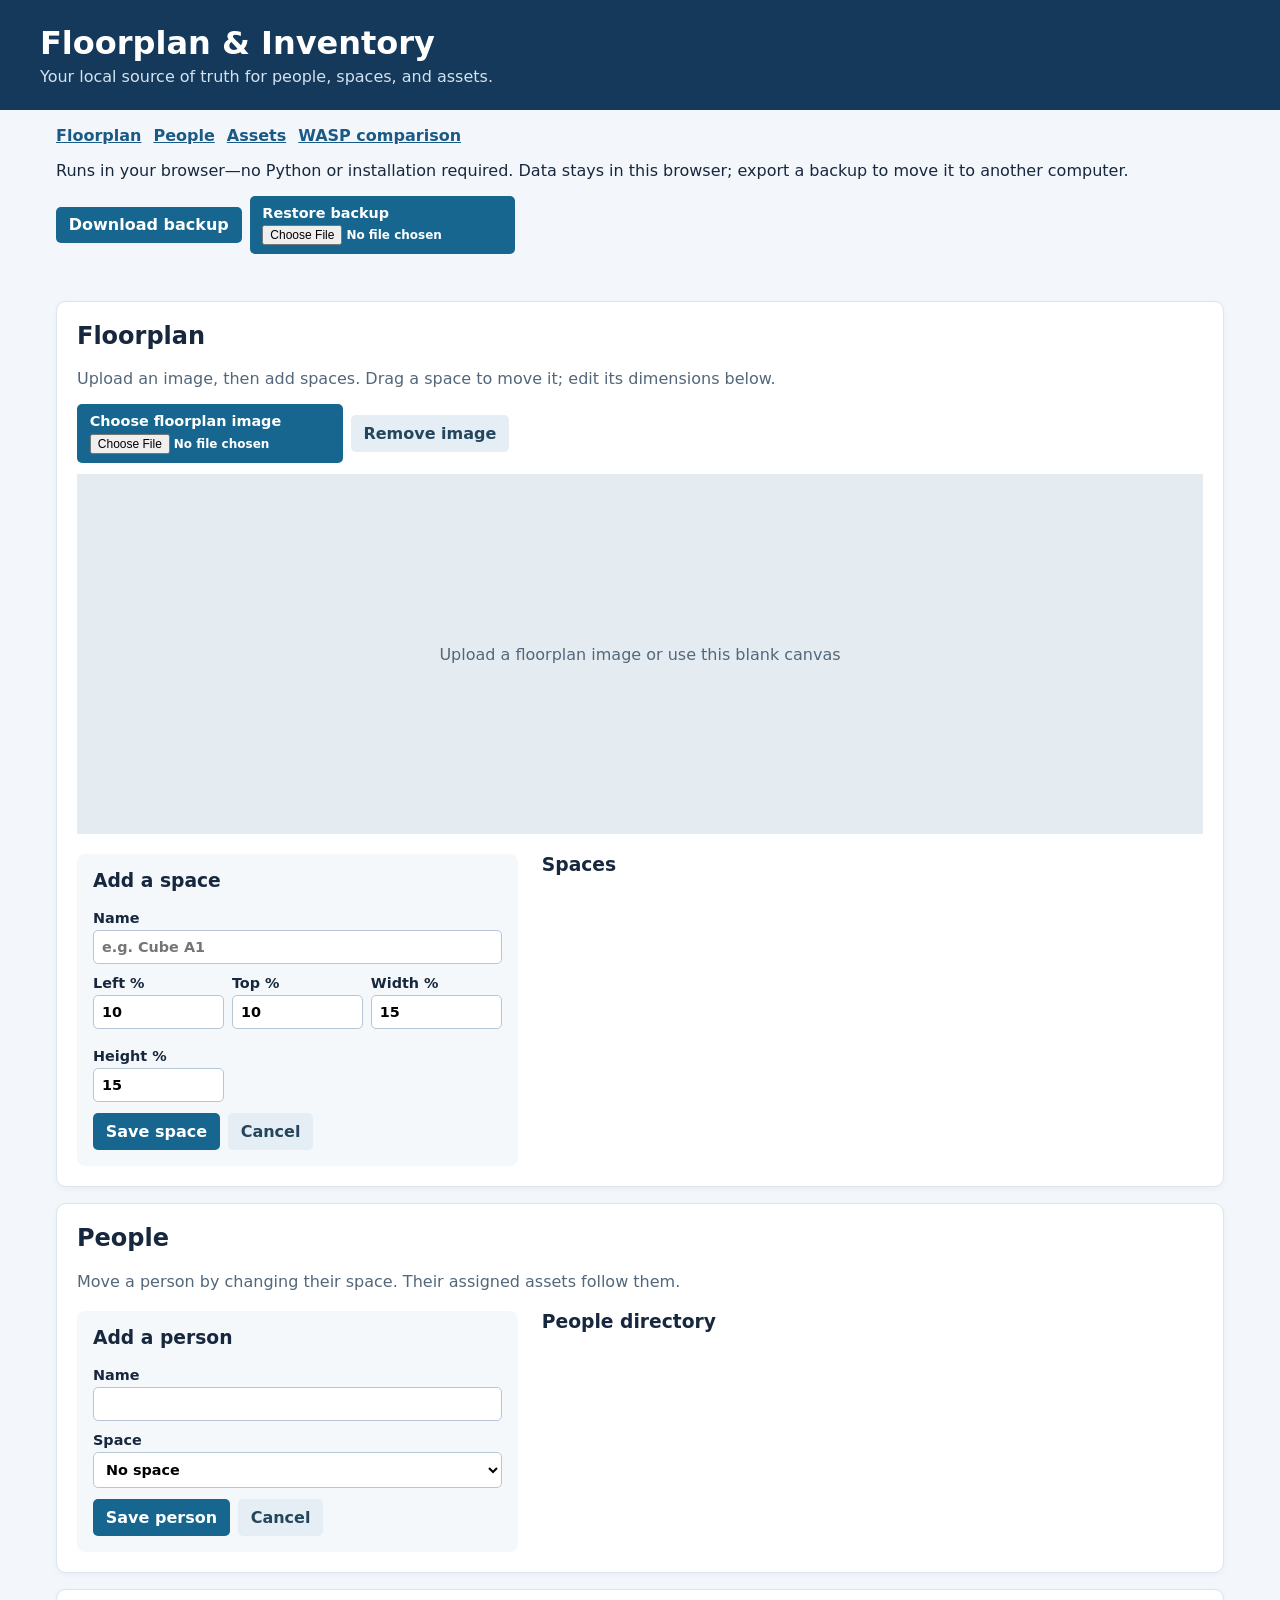
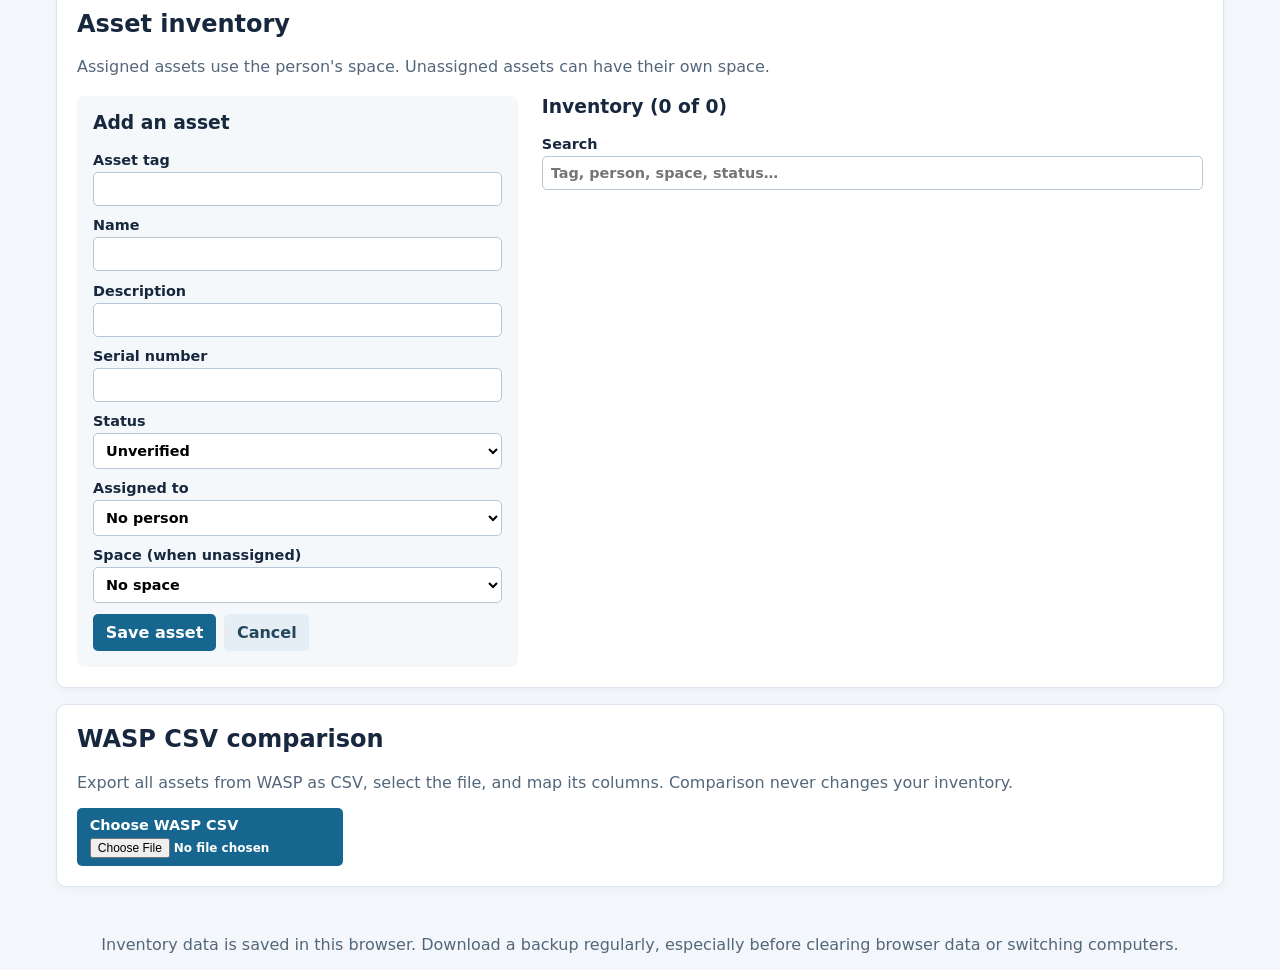
==== index.html @ d34501f5 "Make inventory usable without Python Co-authored-by: Jonesville2020 <354585202+Jonesville2020@users." ====
<!doctype html>
<html lang="en">
<head>
  <meta charset="utf-8">
  <meta name="viewport" content="width=device-width, initial-scale=1">
  <title>Floorplan &amp; Inventory</title>
  <link rel="stylesheet" href="style.css">
  <script src="app.js" defer></script>
</head>
<body>
  <header><div><h1>Floorplan &amp; Inventory</h1><p>Your local source of truth for people, spaces, and assets.</p></div></header>
  <main>
    <nav aria-label="Sections">
      <a href="#floorplan">Floorplan</a><a href="#people">People</a><a href="#assets">Assets</a><a href="#wasp">WASP comparison</a>
    </nav>
    <p>Runs in your browser—no Python or installation required. Data stays in this browser; export a backup to move it to another computer.</p>
    <div class="toolbar"><button id="export-data" type="button">Download backup</button><label class="file-button">Restore backup <input id="import-data" type="file" accept=".json,application/json"></label></div>
    <p id="message" role="status" aria-live="polite"></p>
    <section id="floorplan">
      <div class="section-heading"><div><h2>Floorplan</h2><p>Upload an image, then add spaces. Drag a space to move it; edit its dimensions below.</p></div></div>
      <div class="toolbar"><label class="file-button">Choose floorplan image <input id="floor-file" type="file" accept="image/png,image/jpeg,image/gif,image/webp"></label><button id="clear-floor" type="button" class="secondary">Remove image</button></div>
      <div id="map" class="map"><img id="floor-image" alt="Building floorplan"><div id="empty-map">Upload a floorplan image or use this blank canvas</div><div id="zones"></div></div>
      <div class="split">
        <form id="location-form">
          <h3 id="location-title">Add a space</h3><input name="id" type="hidden">
          <label>Name <input name="name" required maxlength="500" placeholder="e.g. Cube A1"></label>
          <div class="coordinates">
            <label>Left % <input name="x" type="number" min="0" max="100" step="any" value="10" required></label>
            <label>Top % <input name="y" type="number" min="0" max="100" step="any" value="10" required></label>
            <label>Width % <input name="width" type="number" min="0.1" max="100" step="any" value="15" required></label>
            <label>Height % <input name="height" type="number" min="0.1" max="100" step="any" value="15" required></label>
          </div>
          <div class="actions"><button>Save space</button><button type="button" class="secondary reset">Cancel</button></div>
        </form>
        <div><h3>Spaces</h3><div id="location-list"></div></div>
      </div>
    </section>
    <section id="people">
      <h2>People</h2><p>Move a person by changing their space. Their assigned assets follow them.</p>
      <div class="split">
        <form id="person-form"><h3 id="person-title">Add a person</h3><input name="id" type="hidden"><label>Name <input name="name" required maxlength="500"></label><label>Space <select name="location_id" class="location-select"></select></label><div class="actions"><button>Save person</button><button type="button" class="secondary reset">Cancel</button></div></form>
        <div><h3>People directory</h3><div id="person-list"></div></div>
      </div>
    </section>
    <section id="assets">
      <h2>Asset inventory</h2><p>Assigned assets use the person's space. Unassigned assets can have their own space.</p>
      <div class="split">
        <form id="asset-form">
          <h3 id="asset-title">Add an asset</h3><input name="id" type="hidden">
          <label>Asset tag <input name="tag" required maxlength="500"></label>
          <label>Name <input name="name" required maxlength="500"></label>
          <label>Description <input name="description" maxlength="500"></label>
          <label>Serial number <input name="serial" maxlength="500"></label>
          <label>Status <select name="status"><option value="unverified">Unverified</option><option value="available">Available</option><option value="in use">In use</option><option value="repair">Repair</option><option value="retired">Retired</option></select></label>
          <label>Assigned to <select name="person_id" id="asset-person"></select></label>
          <label>Space (when unassigned) <select name="location_id" class="location-select" id="asset-location"></select></label>
          <div class="actions"><button>Save asset</button><button type="button" class="secondary reset">Cancel</button></div>
        </form>
        <div><h3>Inventory <span id="asset-count"></span></h3><label>Search <input id="asset-search" type="search" placeholder="Tag, person, space, status…"></label><div id="asset-list"></div></div>
      </div>
    </section>
    <section id="wasp">
      <h2>WASP CSV comparison</h2><p>Export all assets from WASP as CSV, select the file, and map its columns. Comparison never changes your inventory.</p>
      <label class="file-button">Choose WASP CSV <input id="wasp-file" type="file" accept=".csv,text/csv"></label>
      <div id="mapping" hidden><h3>Map columns</h3><p>Only mapped fields are compared. Asset tag is required.</p><div id="mapping-fields" class="mapping-fields"></div><div class="actions"><button type="button" id="compare">Compare</button><button type="button" id="import" class="secondary">Import new assets only</button></div><p>Import never overwrites existing assets. Unknown people, spaces, or statuses are skipped; create or correct them first. Unmapped status is unverified.</p></div>
      <div id="comparison" aria-live="polite"></div>
    </section>
  </main>
  <footer>Inventory data is saved in this browser. Download a backup regularly, especially before clearing browser data or switching computers.</footer>
</body>
</html>
---- style.css ----
:root { color-scheme: light; font-family: system-ui, sans-serif; color: #17283e; background: #f3f6fa; }
* { box-sizing: border-box; }
[hidden] { display: none !important; }
body { margin: 0; }
header { background: #15395b; color: white; padding: 1.5rem max(1rem, calc((100% - 1200px) / 2)); }
h1, h2, h3, p { margin-top: 0; }
header h1 { margin-bottom: .3rem; }
header p { margin-bottom: 0; color: #d3e2ef; }
main { max-width: 1200px; margin: auto; padding: 1rem; }
nav { display: flex; flex-wrap: wrap; gap: .75rem; margin-bottom: 1rem; }
nav a { color: #195a86; font-weight: 600; }
section { background: white; border: 1px solid #dce5ed; border-radius: 10px; padding: 1.25rem; margin-bottom: 1rem; box-shadow: 0 2px 6px #1734500a; }
section > p, .section-heading p { color: #53677b; }
.split { display: grid; grid-template-columns: minmax(240px, 1fr) minmax(280px, 1.5fr); gap: 1.5rem; margin-top: 1.25rem; }
form { background: #f5f8fb; padding: 1rem; border-radius: 8px; align-self: start; }
label { display: block; font-size: .9rem; font-weight: 600; margin-bottom: .7rem; }
input, select, button { font: inherit; }
input:not([type=file]), select { display: block; width: 100%; padding: .5rem; border: 1px solid #b6c6d5; border-radius: 5px; background: white; margin-top: .25rem; }
button, .file-button { display: inline-block; border: 0; border-radius: 5px; background: #17668f; color: white; padding: .55rem .8rem; cursor: pointer; font-weight: 600; }
button:hover, .file-button:hover { background: #104c6b; }
button.secondary { background: #e5eef5; color: #23465d; }
button.danger { background: #f9e7e5; color: #9c2920; }
.actions, .toolbar { display: flex; gap: .5rem; align-items: center; flex-wrap: wrap; }
.toolbar { margin-bottom: .7rem; }
.file-button { margin: 0; }
.file-button input { display: block; max-width: 240px; font-size: .75rem; margin-top: .3rem; }
.coordinates, .mapping-fields { display: grid; grid-template-columns: repeat(auto-fit, minmax(100px, 1fr)); gap: .5rem; }
.map { position: relative; width: 100%; background: #e5ecf1; overflow: hidden; }
.map img { display: block; width: 100%; height: auto; }
.map img:not([src]) { display: none; }
#empty-map { height: 360px; display: grid; place-items: center; color: #53677b; text-align: center; }
#zones { position: absolute; inset: 0; }
.zone { position: absolute; background: #2582a95c; border: 2px solid #126483; color: #063e57; font-size: .8rem; overflow: hidden; padding: .2rem; cursor: move; touch-action: none; }
.zone:focus { outline: 3px solid #ee9b00; }
.item { padding: .7rem 0; border-bottom: 1px solid #e4ecf1; overflow-wrap: anywhere; }
.item strong { display: block; }
.item p { margin: .25rem 0 .5rem; color: #53677b; font-size: .9rem; }
.item button { font-size: .8rem; padding: .3rem .55rem; margin-right: .4rem; }
#message { min-height: 1.2em; color: #a32a21; font-weight: 600; }
.difference { font-size: .9rem; margin: .25rem 0; }
footer { text-align: center; color: #53677b; padding: 1rem; }
@media (max-width: 700px) { .split { grid-template-columns: 1fr; } }
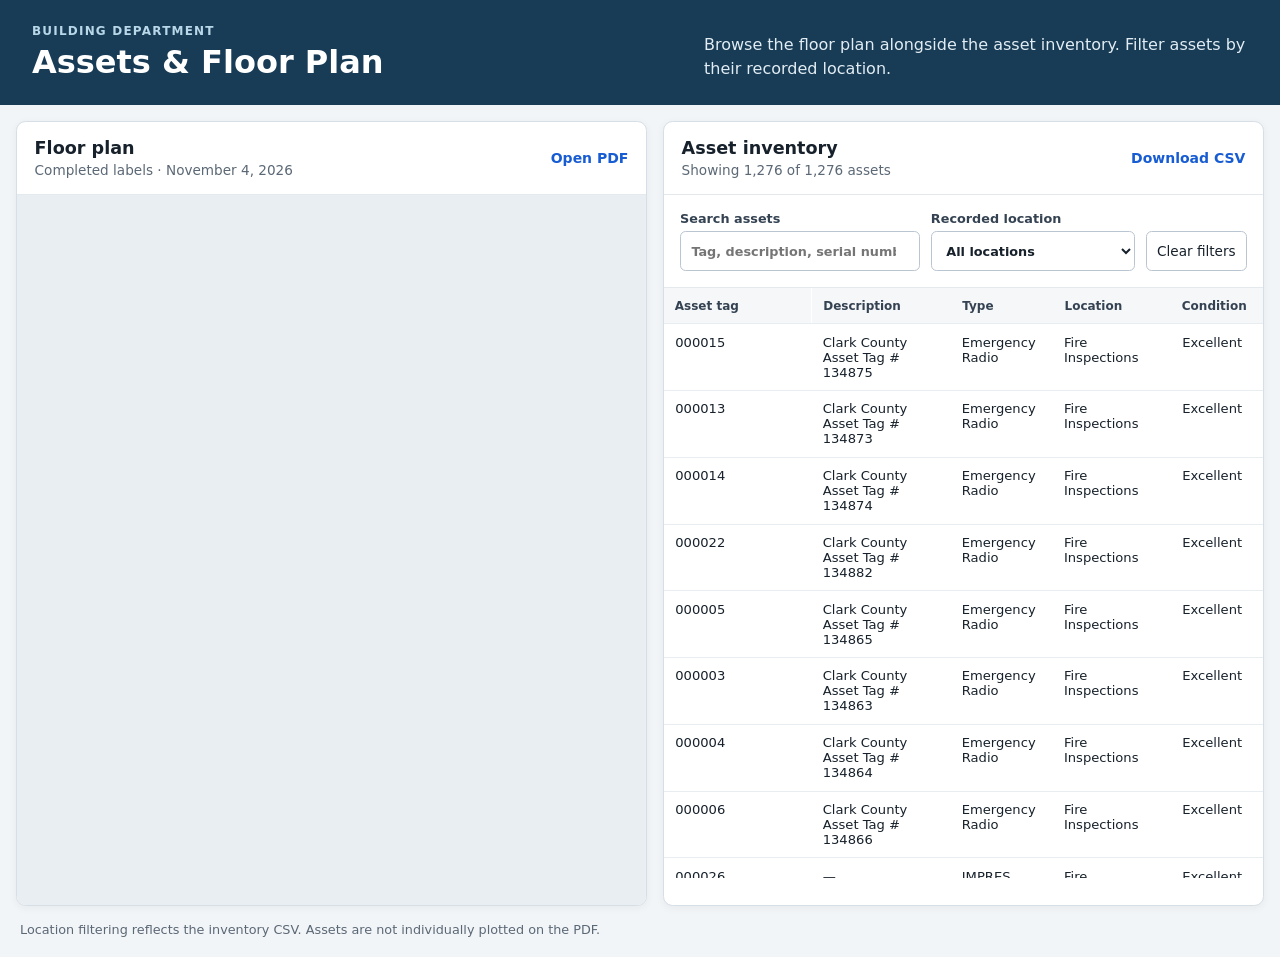
==== commit 8a719021: "Add browser app for floor plan and asset inventory Co-authored-by: Copilot <223556219+Copilot@users." ====
--- a/index.html
+++ b/index.html
@@ -1,71 +1,82 @@
 <!doctype html>
 <html lang="en">
-<head>
-  <meta charset="utf-8">
-  <meta name="viewport" content="width=device-width, initial-scale=1">
-  <title>Floorplan &amp; Inventory</title>
-  <link rel="stylesheet" href="style.css">
-  <script src="app.js" defer></script>
-</head>
-<body>
-  <header><div><h1>Floorplan &amp; Inventory</h1><p>Your local source of truth for people, spaces, and assets.</p></div></header>
-  <main>
-    <nav aria-label="Sections">
-      <a href="#floorplan">Floorplan</a><a href="#people">People</a><a href="#assets">Assets</a><a href="#wasp">WASP comparison</a>
-    </nav>
-    <p>Runs in your browser—no Python or installation required. Data stays in this browser; export a backup to move it to another computer.</p>
-    <div class="toolbar"><button id="export-data" type="button">Download backup</button><label class="file-button">Restore backup <input id="import-data" type="file" accept=".json,application/json"></label></div>
-    <p id="message" role="status" aria-live="polite"></p>
-    <section id="floorplan">
-      <div class="section-heading"><div><h2>Floorplan</h2><p>Upload an image, then add spaces. Drag a space to move it; edit its dimensions below.</p></div></div>
-      <div class="toolbar"><label class="file-button">Choose floorplan image <input id="floor-file" type="file" accept="image/png,image/jpeg,image/gif,image/webp"></label><button id="clear-floor" type="button" class="secondary">Remove image</button></div>
-      <div id="map" class="map"><img id="floor-image" alt="Building floorplan"><div id="empty-map">Upload a floorplan image or use this blank canvas</div><div id="zones"></div></div>
-      <div class="split">
-        <form id="location-form">
-          <h3 id="location-title">Add a space</h3><input name="id" type="hidden">
-          <label>Name <input name="name" required maxlength="500" placeholder="e.g. Cube A1"></label>
-          <div class="coordinates">
-            <label>Left % <input name="x" type="number" min="0" max="100" step="any" value="10" required></label>
-            <label>Top % <input name="y" type="number" min="0" max="100" step="any" value="10" required></label>
-            <label>Width % <input name="width" type="number" min="0.1" max="100" step="any" value="15" required></label>
-            <label>Height % <input name="height" type="number" min="0.1" max="100" step="any" value="15" required></label>
+  <head>
+    <meta charset="utf-8">
+    <meta name="viewport" content="width=device-width, initial-scale=1">
+    <meta name="description" content="Browse the building floor plan and filter its asset inventory by recorded location.">
+    <link rel="icon" href="data:,">
+    <title>Building Assets &amp; Floor Plan</title>
+    <link rel="stylesheet" href="styles.css">
+    <script src="app.js" defer></script>
+  </head>
+  <body>
+    <header class="page-header">
+      <div>
+        <p class="eyebrow">Building Department</p>
+        <h1>Assets &amp; Floor Plan</h1>
+      </div>
+      <p class="intro">Browse the floor plan alongside the asset inventory. Filter assets by their recorded location.</p>
+    </header>
+
+    <main class="workspace">
+      <section class="panel floor-plan" aria-labelledby="floor-plan-title">
+        <div class="panel-heading">
+          <div>
+            <h2 id="floor-plan-title">Floor plan</h2>
+            <p>Completed labels · November 4, 2026</p>
           </div>
-          <div class="actions"><button>Save space</button><button type="button" class="secondary reset">Cancel</button></div>
-        </form>
-        <div><h3>Spaces</h3><div id="location-list"></div></div>
-      </div>
-    </section>
-    <section id="people">
-      <h2>People</h2><p>Move a person by changing their space. Their assigned assets follow them.</p>
-      <div class="split">
-        <form id="person-form"><h3 id="person-title">Add a person</h3><input name="id" type="hidden"><label>Name <input name="name" required maxlength="500"></label><label>Space <select name="location_id" class="location-select"></select></label><div class="actions"><button>Save person</button><button type="button" class="secondary reset">Cancel</button></div></form>
-        <div><h3>People directory</h3><div id="person-list"></div></div>
-      </div>
-    </section>
-    <section id="assets">
-      <h2>Asset inventory</h2><p>Assigned assets use the person's space. Unassigned assets can have their own space.</p>
-      <div class="split">
-        <form id="asset-form">
-          <h3 id="asset-title">Add an asset</h3><input name="id" type="hidden">
-          <label>Asset tag <input name="tag" required maxlength="500"></label>
-          <label>Name <input name="name" required maxlength="500"></label>
-          <label>Description <input name="description" maxlength="500"></label>
-          <label>Serial number <input name="serial" maxlength="500"></label>
-          <label>Status <select name="status"><option value="unverified">Unverified</option><option value="available">Available</option><option value="in use">In use</option><option value="repair">Repair</option><option value="retired">Retired</option></select></label>
-          <label>Assigned to <select name="person_id" id="asset-person"></select></label>
-          <label>Space (when unassigned) <select name="location_id" class="location-select" id="asset-location"></select></label>
-          <div class="actions"><button>Save asset</button><button type="button" class="secondary reset">Cancel</button></div>
-        </form>
-        <div><h3>Inventory <span id="asset-count"></span></h3><label>Search <input id="asset-search" type="search" placeholder="Tag, person, space, status…"></label><div id="asset-list"></div></div>
-      </div>
-    </section>
-    <section id="wasp">
-      <h2>WASP CSV comparison</h2><p>Export all assets from WASP as CSV, select the file, and map its columns. Comparison never changes your inventory.</p>
-      <label class="file-button">Choose WASP CSV <input id="wasp-file" type="file" accept=".csv,text/csv"></label>
-      <div id="mapping" hidden><h3>Map columns</h3><p>Only mapped fields are compared. Asset tag is required.</p><div id="mapping-fields" class="mapping-fields"></div><div class="actions"><button type="button" id="compare">Compare</button><button type="button" id="import" class="secondary">Import new assets only</button></div><p>Import never overwrites existing assets. Unknown people, spaces, or statuses are skipped; create or correct them first. Unmapped status is unverified.</p></div>
-      <div id="comparison" aria-live="polite"></div>
-    </section>
-  </main>
-  <footer>Inventory data is saved in this browser. Download a backup regularly, especially before clearing browser data or switching computers.</footer>
-</body>
+          <a href="Floor-Plan-Completed-Labels-11-04-2026.pdf" target="_blank" rel="noopener">Open PDF</a>
+        </div>
+        <iframe
+          title="Completed and labeled building floor plan"
+          src="Floor-Plan-Completed-Labels-11-04-2026.pdf"
+        ></iframe>
+      </section>
+
+      <section class="panel inventory" aria-labelledby="inventory-title">
+        <div class="panel-heading">
+          <div>
+            <h2 id="inventory-title">Asset inventory</h2>
+            <p id="result-count" aria-live="polite">Loading assets…</p>
+          </div>
+          <a href="Assets_20261109_112156.csv" download>Download CSV</a>
+        </div>
+
+        <div class="filters">
+          <label>
+            Search assets
+            <input id="asset-search" type="search" placeholder="Tag, description, serial number…" autocomplete="off">
+          </label>
+          <label>
+            Recorded location
+            <select id="location-filter">
+              <option value="">All locations</option>
+            </select>
+          </label>
+          <button id="clear-filters" type="button">Clear filters</button>
+        </div>
+
+        <p id="load-error" class="load-error" role="alert" hidden></p>
+
+        <div class="table-wrap">
+          <table>
+            <thead>
+              <tr>
+                <th scope="col">Asset tag</th>
+                <th scope="col">Description</th>
+                <th scope="col">Type</th>
+                <th scope="col">Location</th>
+                <th scope="col">Condition</th>
+                <th scope="col">Assignee</th>
+              </tr>
+            </thead>
+            <tbody id="asset-rows"></tbody>
+          </table>
+        </div>
+      </section>
+    </main>
+    <footer>
+      Location filtering reflects the inventory CSV. Assets are not individually plotted on the PDF.
+    </footer>
+  </body>
 </html>
--- a/styles.css
+++ b/styles.css
@@ -0,0 +1,250 @@
+:root {
+  color-scheme: light;
+  font-family: Inter, ui-sans-serif, system-ui, -apple-system, BlinkMacSystemFont, "Segoe UI", sans-serif;
+  color: #17212b;
+  background: #f2f5f8;
+  font-synthesis: none;
+  text-rendering: optimizeLegibility;
+}
+
+* {
+  box-sizing: border-box;
+}
+
+body {
+  margin: 0;
+  min-width: 320px;
+}
+
+a {
+  color: #175cd3;
+  font-weight: 600;
+  text-decoration: none;
+}
+
+a:hover {
+  text-decoration: underline;
+}
+
+.page-header {
+  display: flex;
+  align-items: end;
+  justify-content: space-between;
+  gap: 2rem;
+  padding: 1.5rem 2rem;
+  color: #fff;
+  background: #183b56;
+}
+
+.page-header h1,
+.panel h2,
+.page-header p {
+  margin: 0;
+}
+
+.page-header h1 {
+  font-size: clamp(1.5rem, 3vw, 2rem);
+}
+
+.eyebrow {
+  margin-bottom: 0.3rem !important;
+  color: #b8d7e8;
+  font-size: 0.75rem;
+  font-weight: 700;
+  letter-spacing: 0.1em;
+  text-transform: uppercase;
+}
+
+.intro {
+  max-width: 34rem;
+  color: #e2edf3;
+  line-height: 1.5;
+}
+
+.workspace {
+  display: grid;
+  grid-template-columns: minmax(0, 1.05fr) minmax(0, 1fr);
+  gap: 1rem;
+  padding: 1rem;
+}
+
+.panel {
+  display: flex;
+  min-width: 0;
+  flex-direction: column;
+  overflow: hidden;
+  border: 1px solid #d6dee6;
+  border-radius: 0.6rem;
+  background: #fff;
+  box-shadow: 0 2px 8px rgb(23 33 43 / 5%);
+}
+
+.panel-heading {
+  display: flex;
+  align-items: center;
+  justify-content: space-between;
+  gap: 1rem;
+  padding: 1rem 1.1rem;
+  border-bottom: 1px solid #e4e9ee;
+}
+
+.panel-heading h2 {
+  font-size: 1.1rem;
+}
+
+.panel-heading p {
+  margin: 0.25rem 0 0;
+  color: #5b6875;
+  font-size: 0.85rem;
+}
+
+.panel-heading a {
+  flex: none;
+  font-size: 0.875rem;
+}
+
+.floor-plan iframe {
+  display: block;
+  width: 100%;
+  height: max(620px, calc(100vh - 190px));
+  border: 0;
+  background: #e9eef2;
+}
+
+.filters {
+  display: grid;
+  grid-template-columns: minmax(0, 1fr) minmax(0, 0.85fr) auto;
+  align-items: end;
+  gap: 0.65rem;
+  padding: 1rem;
+  border-bottom: 1px solid #e4e9ee;
+}
+
+.filters label {
+  display: grid;
+  gap: 0.35rem;
+  color: #344252;
+  font-size: 0.8rem;
+  font-weight: 650;
+}
+
+.filters input,
+.filters select,
+.filters button {
+  min-width: 0;
+  min-height: 2.5rem;
+  padding: 0.55rem 0.65rem;
+  border: 1px solid #b9c5d0;
+  border-radius: 0.35rem;
+  background: #fff;
+  color: #17212b;
+  font: inherit;
+}
+
+.filters input:focus,
+.filters select:focus,
+.filters button:focus-visible,
+a:focus-visible {
+  outline: 3px solid #83b9fc;
+  outline-offset: 2px;
+}
+
+.filters button {
+  cursor: pointer;
+  font-size: 0.85rem;
+}
+
+.filters button:hover {
+  background: #f2f5f8;
+}
+
+.load-error {
+  margin: 1rem;
+  color: #a32121;
+}
+
+.table-wrap {
+  min-height: 18rem;
+  max-height: calc(100vh - 310px);
+  overflow: auto;
+}
+
+table {
+  width: 100%;
+  border-collapse: collapse;
+  text-align: left;
+  font-size: 0.82rem;
+}
+
+th,
+td {
+  padding: 0.65rem 0.7rem;
+  border-bottom: 1px solid #e8edf1;
+  vertical-align: top;
+}
+
+th {
+  position: sticky;
+  top: 0;
+  z-index: 1;
+  background: #f5f7f9;
+  color: #344252;
+  font-size: 0.75rem;
+  font-weight: 700;
+}
+
+tbody tr:hover {
+  background: #f5f9fc;
+}
+
+td:first-child {
+  white-space: nowrap;
+  font-variant-numeric: tabular-nums;
+}
+
+footer {
+  padding: 0 1.25rem 1.25rem;
+  color: #5b6875;
+  font-size: 0.8rem;
+}
+
+@media (max-width: 900px) {
+  .page-header {
+    align-items: start;
+    flex-direction: column;
+    gap: 0.75rem;
+    padding: 1.25rem;
+  }
+
+  .workspace {
+    grid-template-columns: minmax(0, 1fr);
+  }
+
+  .floor-plan iframe {
+    height: 65vh;
+    min-height: 440px;
+  }
+
+  .table-wrap {
+    max-height: 65vh;
+  }
+}
+
+@media (max-width: 600px) {
+  .workspace {
+    padding: 0.6rem;
+  }
+
+  .filters {
+    grid-template-columns: minmax(0, 1fr);
+  }
+
+  .table-wrap {
+    max-height: 60vh;
+    overflow-x: auto;
+  }
+
+  table {
+    min-width: 700px;
+  }
+}
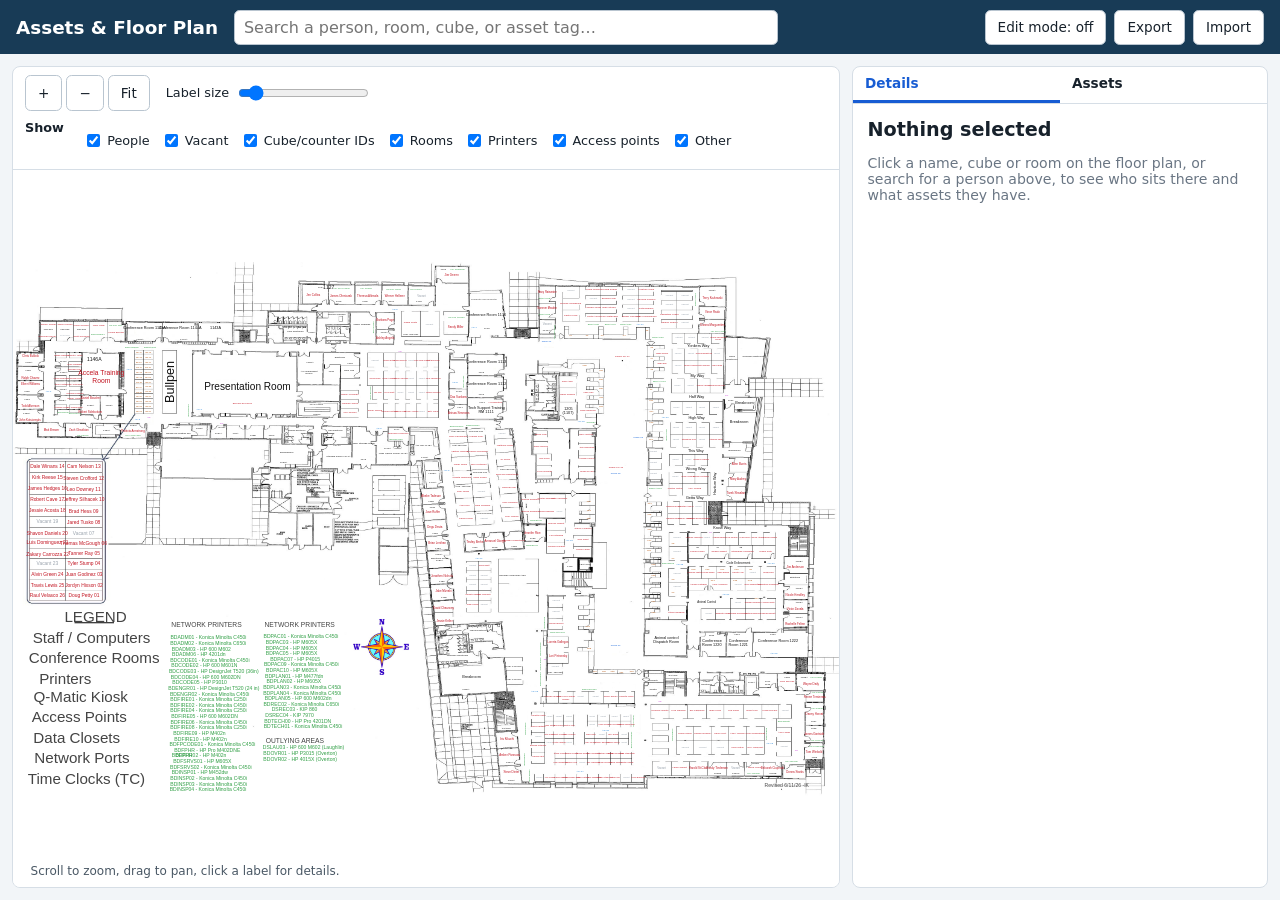
==== commit 115f34b4: "Add editable floor plan and asset lookup Co-authored-by: Copilot <223556219+Copilot@users.noreply.gi" ====
--- a/index.html
+++ b/index.html
@@ -3,80 +3,116 @@
   <head>
     <meta charset="utf-8">
     <meta name="viewport" content="width=device-width, initial-scale=1">
-    <meta name="description" content="Browse the building floor plan and filter its asset inventory by recorded location.">
+    <meta name="description" content="Editable floor plan and asset inventory. Search people, rooms and assets and see where they are.">
     <link rel="icon" href="data:,">
     <title>Building Assets &amp; Floor Plan</title>
     <link rel="stylesheet" href="styles.css">
     <script src="app.js" defer></script>
   </head>
   <body>
-    <header class="page-header">
-      <div>
-        <p class="eyebrow">Building Department</p>
-        <h1>Assets &amp; Floor Plan</h1>
+    <header class="topbar">
+      <h1>Assets &amp; Floor Plan</h1>
+
+      <div class="search">
+        <input id="global-search" type="search" autocomplete="off"
+          placeholder="Search a person, room, cube, or asset tag…" aria-label="Search">
+        <ul id="search-results" class="search-results" hidden></ul>
       </div>
-      <p class="intro">Browse the floor plan alongside the asset inventory. Filter assets by their recorded location.</p>
+
+      <div class="actions">
+        <button id="edit-toggle" type="button" aria-pressed="false">Edit mode: off</button>
+        <button id="export-json" type="button" title="Download all edits as a JSON file">Export</button>
+        <label class="button" title="Load edits from an exported JSON file">
+          Import <input id="import-json" type="file" accept="application/json" hidden>
+        </label>
+        <button id="reset-data" type="button" class="danger edit-only" title="Discard all edits made in this browser">Reset</button>
+      </div>
     </header>
 
+    <p id="status" class="status" role="status"></p>
+
     <main class="workspace">
-      <section class="panel floor-plan" aria-labelledby="floor-plan-title">
-        <div class="panel-heading">
-          <div>
-            <h2 id="floor-plan-title">Floor plan</h2>
-            <p>Completed labels · November 4, 2026</p>
+      <section class="map-panel" aria-label="Floor plan">
+        <div class="map-toolbar">
+          <div class="zoom">
+            <button id="zoom-in" type="button" aria-label="Zoom in">+</button>
+            <button id="zoom-out" type="button" aria-label="Zoom out">−</button>
+            <button id="zoom-fit" type="button">Fit</button>
           </div>
-          <a href="Floor-Plan-Completed-Labels-11-04-2026.pdf" target="_blank" rel="noopener">Open PDF</a>
+          <label class="text-size">Label size
+            <input id="text-scale" type="range" min="1" max="4" step="0.25" value="1.25">
+          </label>
+          <fieldset class="layers">
+            <legend>Show</legend>
+            <label><input type="checkbox" data-layer="people" checked> People</label>
+            <label><input type="checkbox" data-layer="vacant" checked> Vacant</label>
+            <label><input type="checkbox" data-layer="seats" checked> Cube/counter IDs</label>
+            <label><input type="checkbox" data-layer="rooms" checked> Rooms</label>
+            <label><input type="checkbox" data-layer="printers" checked> Printers</label>
+            <label><input type="checkbox" data-layer="aps" checked> Access points</label>
+            <label><input type="checkbox" data-layer="other" checked> Other</label>
+          </fieldset>
+          <div class="add-item edit-only">
+            <select id="add-kind" aria-label="New label type"></select>
+            <button id="add-item" type="button">Add to map</button>
+          </div>
         </div>
-        <iframe
-          title="Completed and labeled building floor plan"
-          src="Floor-Plan-Completed-Labels-11-04-2026.pdf"
-        ></iframe>
+        <div class="map-wrap">
+          <svg id="map" xmlns="http://www.w3.org/2000/svg" viewBox="0 0 1224 792" role="img"
+            aria-label="Floor plan. Click a name, cube, or room for details.">
+            <image id="map-bg" href="data/floorplan.svg" x="0" y="0" width="1224" height="792"/>
+            <g id="map-items"></g>
+            <circle id="ring" class="ring" r="10" hidden></circle>
+          </svg>
+          <p class="map-hint">Scroll to zoom, drag to pan, click a label for details.<span class="edit-only"> Drag labels to move them.</span></p>
+        </div>
       </section>
 
-      <section class="panel inventory" aria-labelledby="inventory-title">
-        <div class="panel-heading">
-          <div>
-            <h2 id="inventory-title">Asset inventory</h2>
-            <p id="result-count" aria-live="polite">Loading assets…</p>
-          </div>
-          <a href="Assets_20261109_112156.csv" download>Download CSV</a>
+      <aside class="sidebar">
+        <div class="tabs" role="tablist">
+          <button id="tab-details" type="button" role="tab" aria-selected="true" data-tab="details">Details</button>
+          <button id="tab-assets" type="button" role="tab" aria-selected="false" data-tab="assets">Assets</button>
         </div>
 
-        <div class="filters">
-          <label>
-            Search assets
-            <input id="asset-search" type="search" placeholder="Tag, description, serial number…" autocomplete="off">
-          </label>
-          <label>
-            Recorded location
-            <select id="location-filter">
-              <option value="">All locations</option>
+        <section id="panel-details" class="tab-panel" role="tabpanel"></section>
+
+        <section id="panel-assets" class="tab-panel" role="tabpanel" hidden>
+          <div class="asset-filters">
+            <input id="asset-search" type="search" placeholder="Search tag, type, person…" aria-label="Search assets">
+            <select id="asset-type-filter" aria-label="Filter by type"></select>
+            <select id="asset-status-filter" aria-label="Filter by status">
+              <option value="">Everything</option>
+              <option value="assigned">Assigned to a person/seat</option>
+              <option value="storage">In storage</option>
+              <option value="unassigned">Unassigned</option>
             </select>
-          </label>
-          <button id="clear-filters" type="button">Clear filters</button>
-        </div>
+          </div>
+          <div class="asset-bar">
+            <span id="asset-count"></span>
+            <span class="edit-only">
+              <button id="add-asset" type="button">Add asset</button>
+            </span>
+            <button id="export-csv" type="button">Export CSV</button>
+          </div>
+          <div class="table-wrap">
+            <table>
+              <thead>
+                <tr>
+                  <th><button type="button" data-sort="tag">Tag</button></th>
+                  <th><button type="button" data-sort="type">Type</button></th>
+                  <th><button type="button" data-sort="assignee">Assigned to</button></th>
+                  <th class="edit-only"><span class="sr-only">Delete</span></th>
+                </tr>
+              </thead>
+              <tbody id="asset-rows"></tbody>
+            </table>
+          </div>
+          <button id="more-assets" type="button" hidden>Show more</button>
+        </section>
+      </aside>
+    </main>
 
-        <p id="load-error" class="load-error" role="alert" hidden></p>
-
-        <div class="table-wrap">
-          <table>
-            <thead>
-              <tr>
-                <th scope="col">Asset tag</th>
-                <th scope="col">Description</th>
-                <th scope="col">Type</th>
-                <th scope="col">Location</th>
-                <th scope="col">Condition</th>
-                <th scope="col">Assignee</th>
-              </tr>
-            </thead>
-            <tbody id="asset-rows"></tbody>
-          </table>
-        </div>
-      </section>
-    </main>
-    <footer>
-      Location filtering reflects the inventory CSV. Assets are not individually plotted on the PDF.
-    </footer>
+    <datalist id="type-options"></datalist>
+    <datalist id="assignee-options"></datalist>
   </body>
 </html>
--- a/styles.css
+++ b/styles.css
@@ -1,250 +1,246 @@
 :root {
   color-scheme: light;
-  font-family: Inter, ui-sans-serif, system-ui, -apple-system, BlinkMacSystemFont, "Segoe UI", sans-serif;
+  font-family: Inter, ui-sans-serif, system-ui, -apple-system, "Segoe UI", sans-serif;
   color: #17212b;
   background: #f2f5f8;
-  font-synthesis: none;
-  text-rendering: optimizeLegibility;
-}
-
-* {
-  box-sizing: border-box;
-}
-
-body {
+  --accent: #175cd3;
+  --border: #d6dee6;
+  --text-scale: 1.25;
+}
+
+* { box-sizing: border-box; }
+body { margin: 0; min-width: 320px; height: 100vh; display: flex; flex-direction: column; }
+button, input, select { font: inherit; }
+.sr-only { position: absolute; width: 1px; height: 1px; overflow: hidden; clip: rect(0 0 0 0); }
+[hidden] { display: none !important; }
+body:not(.editing) .edit-only { display: none !important; }
+
+button, .button {
+  min-height: 2.2rem;
+  padding: 0.35rem 0.75rem;
+  border: 1px solid #b9c5d0;
+  border-radius: 0.35rem;
+  background: #fff;
+  color: #17212b;
+  font-size: 0.85rem;
+  cursor: pointer;
+  display: inline-flex;
+  align-items: center;
+}
+button:hover, .button:hover { background: #eef3f8; }
+button.danger { color: #a32121; border-color: #e0b4b4; }
+button:focus-visible, input:focus-visible, select:focus-visible, .button:focus-within {
+  outline: 3px solid #83b9fc;
+  outline-offset: 1px;
+}
+input, select {
+  min-width: 0;
+  min-height: 2.2rem;
+  padding: 0.35rem 0.55rem;
+  border: 1px solid #b9c5d0;
+  border-radius: 0.35rem;
+  background: #fff;
+  color: inherit;
+}
+
+.topbar {
+  display: flex;
+  align-items: center;
+  gap: 1rem;
+  padding: 0.6rem 1rem;
+  background: #183b56;
+  color: #fff;
+}
+.topbar h1 { margin: 0; font-size: 1.15rem; white-space: nowrap; }
+.search { position: relative; flex: 1; max-width: 34rem; }
+.search input { width: 100%; }
+.search-results {
+  position: absolute;
+  z-index: 20;
+  top: calc(100% + 4px);
+  left: 0;
+  right: 0;
+  max-height: 22rem;
   margin: 0;
-  min-width: 320px;
-}
-
-a {
-  color: #175cd3;
-  font-weight: 600;
-  text-decoration: none;
-}
-
-a:hover {
-  text-decoration: underline;
-}
-
-.page-header {
-  display: flex;
-  align-items: end;
-  justify-content: space-between;
-  gap: 2rem;
-  padding: 1.5rem 2rem;
-  color: #fff;
-  background: #183b56;
-}
-
-.page-header h1,
-.panel h2,
-.page-header p {
+  padding: 0.25rem;
+  overflow: auto;
+  list-style: none;
+  border: 1px solid var(--border);
+  border-radius: 0.4rem;
+  background: #fff;
+  color: #17212b;
+  box-shadow: 0 8px 24px rgb(0 0 0 / 20%);
+}
+.search-results li { padding: 0.45rem 0.6rem; border-radius: 0.3rem; cursor: pointer; }
+.search-results li[aria-selected="true"], .search-results li:hover { background: #e7f0fd; }
+.search-results small { display: block; color: #5b6875; }
+.actions { display: flex; gap: 0.5rem; margin-left: auto; }
+#edit-toggle[aria-pressed="true"] { background: #fff3bf; border-color: #e0b400; font-weight: 700; }
+
+.status {
   margin: 0;
-}
-
-.page-header h1 {
-  font-size: clamp(1.5rem, 3vw, 2rem);
-}
-
-.eyebrow {
-  margin-bottom: 0.3rem !important;
-  color: #b8d7e8;
-  font-size: 0.75rem;
-  font-weight: 700;
-  letter-spacing: 0.1em;
-  text-transform: uppercase;
-}
-
-.intro {
-  max-width: 34rem;
-  color: #e2edf3;
-  line-height: 1.5;
-}
+  padding: 0.3rem 1rem;
+  background: #e9eef2;
+  font-size: 0.8rem;
+  color: #3b4856;
+}
+.status:empty { display: none; }
 
 .workspace {
   display: grid;
-  grid-template-columns: minmax(0, 1.05fr) minmax(0, 1fr);
-  gap: 1rem;
-  padding: 1rem;
-}
-
-.panel {
+  grid-template-columns: minmax(0, 1fr) 26rem;
+  gap: 0.75rem;
+  padding: 0.75rem;
+  flex: 1;
+  min-height: 0;
+}
+.map-panel, .sidebar {
   display: flex;
+  flex-direction: column;
+  min-height: 0;
   min-width: 0;
-  flex-direction: column;
   overflow: hidden;
-  border: 1px solid #d6dee6;
-  border-radius: 0.6rem;
-  background: #fff;
-  box-shadow: 0 2px 8px rgb(23 33 43 / 5%);
-}
-
-.panel-heading {
+  border: 1px solid var(--border);
+  border-radius: 0.5rem;
+  background: #fff;
+}
+
+.map-toolbar {
   display: flex;
+  flex-wrap: wrap;
   align-items: center;
-  justify-content: space-between;
-  gap: 1rem;
-  padding: 1rem 1.1rem;
-  border-bottom: 1px solid #e4e9ee;
-}
-
-.panel-heading h2 {
-  font-size: 1.1rem;
-}
-
-.panel-heading p {
-  margin: 0.25rem 0 0;
-  color: #5b6875;
-  font-size: 0.85rem;
-}
-
-.panel-heading a {
-  flex: none;
-  font-size: 0.875rem;
-}
-
-.floor-plan iframe {
-  display: block;
-  width: 100%;
-  height: max(620px, calc(100vh - 190px));
+  gap: 0.6rem 1rem;
+  padding: 0.5rem 0.75rem;
+  border-bottom: 1px solid var(--border);
+  font-size: 0.8rem;
+}
+.zoom { display: flex; gap: 0.25rem; }
+.text-size { display: flex; align-items: center; gap: 0.4rem; }
+.text-size input { min-height: 0; padding: 0; }
+.layers { display: flex; flex-wrap: wrap; gap: 0.2rem 0.7rem; margin: 0; padding: 0; border: 0; }
+.layers legend { float: left; margin-right: 0.5rem; padding: 0; font-weight: 700; }
+.layers label { display: inline-flex; align-items: center; gap: 0.25rem; }
+.add-item { display: flex; gap: 0.3rem; }
+
+.map-wrap { position: relative; flex: 1; min-height: 0; background: #fff; }
+#map { width: 100%; height: 100%; display: block; touch-action: none; cursor: grab; user-select: none; }
+#map:active { cursor: grabbing; }
+.map-hint {
+  position: absolute;
+  left: 0.6rem;
+  bottom: 0.4rem;
+  margin: 0;
+  padding: 0.15rem 0.5rem;
+  border-radius: 0.3rem;
+  background: rgb(255 255 255 / 85%);
+  font-size: 0.75rem;
+  color: #4a5865;
+  pointer-events: none;
+}
+
+.item text {
+  font-family: Arial, sans-serif;
+  text-anchor: middle;
+  dominant-baseline: central;
+  pointer-events: none;
+}
+.item .hit { fill: transparent; }
+.item { cursor: pointer; }
+.editing .item { cursor: move; }
+.item:hover .hit { fill: rgb(23 92 211 / 14%); }
+.item.sel .hit { fill: rgb(255 213 0 / 55%); }
+.item.sel text { font-weight: 700; }
+.k-person text { fill: #c1121f; }
+.k-vacant text { fill: #9aa3ad; }
+.k-seat text { fill: #b45309; }
+.k-room text { fill: #111; }
+.k-printer text { fill: #2f9e44; }
+.k-ap text { fill: #1c7ed6; }
+.k-kiosk text { fill: #0b5ed7; }
+.k-clock text { fill: #c026d3; }
+.k-label text, .k-legend text { fill: #444; }
+.hide-people .layer-people,
+.hide-vacant .layer-vacant,
+.hide-seats .layer-seats,
+.hide-rooms .layer-rooms,
+.hide-printers .layer-printers,
+.hide-aps .layer-aps,
+.hide-other .layer-other { display: none; }
+.ring {
+  fill: rgb(255 213 0 / 20%);
+  stroke: #e03131;
+  stroke-width: 3;
+  vector-effect: non-scaling-stroke;
+  pointer-events: none;
+}
+
+.sidebar { min-height: 0; }
+.tabs { display: flex; border-bottom: 1px solid var(--border); }
+.tabs button {
+  flex: 1;
   border: 0;
-  background: #e9eef2;
-}
-
-.filters {
-  display: grid;
-  grid-template-columns: minmax(0, 1fr) minmax(0, 0.85fr) auto;
-  align-items: end;
-  gap: 0.65rem;
-  padding: 1rem;
-  border-bottom: 1px solid #e4e9ee;
-}
-
-.filters label {
-  display: grid;
-  gap: 0.35rem;
-  color: #344252;
-  font-size: 0.8rem;
-  font-weight: 650;
-}
-
-.filters input,
-.filters select,
-.filters button {
-  min-width: 0;
-  min-height: 2.5rem;
-  padding: 0.55rem 0.65rem;
-  border: 1px solid #b9c5d0;
-  border-radius: 0.35rem;
-  background: #fff;
-  color: #17212b;
-  font: inherit;
-}
-
-.filters input:focus,
-.filters select:focus,
-.filters button:focus-visible,
-a:focus-visible {
-  outline: 3px solid #83b9fc;
-  outline-offset: 2px;
-}
-
-.filters button {
-  cursor: pointer;
-  font-size: 0.85rem;
-}
-
-.filters button:hover {
-  background: #f2f5f8;
-}
-
-.load-error {
-  margin: 1rem;
-  color: #a32121;
-}
-
-.table-wrap {
-  min-height: 18rem;
-  max-height: calc(100vh - 310px);
-  overflow: auto;
-}
-
-table {
-  width: 100%;
-  border-collapse: collapse;
+  border-bottom: 3px solid transparent;
+  border-radius: 0;
+  background: transparent;
+  font-weight: 600;
+}
+.tabs button[aria-selected="true"] { border-bottom-color: var(--accent); color: var(--accent); }
+.tab-panel { flex: 1; min-height: 0; overflow: auto; padding: 0.9rem; }
+#panel-assets { display: flex; flex-direction: column; gap: 0.6rem; }
+#panel-assets[hidden] { display: none; }
+
+.details h2 { margin: 0 0 0.2rem; font-size: 1.2rem; }
+.details h3 { margin: 1.1rem 0 0.4rem; font-size: 0.9rem; text-transform: uppercase; letter-spacing: 0.04em; color: #4a5865; }
+.details .meta { margin: 0.15rem 0; color: #3b4856; font-size: 0.9rem; }
+.details .empty, .muted { color: #6a7684; font-size: 0.88rem; }
+.badge {
+  display: inline-block;
+  padding: 0.1rem 0.5rem;
+  border-radius: 1rem;
+  background: #e7f0fd;
+  color: #124a9f;
+  font-size: 0.75rem;
+  font-weight: 600;
+}
+.warn { padding: 0.5rem 0.65rem; border-radius: 0.35rem; background: #fff4db; font-size: 0.85rem; }
+.form-grid { display: grid; gap: 0.5rem; margin: 0.8rem 0; }
+.form-grid label { display: grid; gap: 0.2rem; font-size: 0.78rem; font-weight: 600; color: #344252; }
+.form-row { display: flex; gap: 0.5rem; }
+.form-row label { flex: 1; }
+.list { margin: 0; padding: 0; list-style: none; }
+.list li { display: flex; justify-content: space-between; gap: 0.5rem; padding: 0.4rem 0; border-bottom: 1px solid #edf1f4; font-size: 0.88rem; }
+.link {
+  min-height: 0;
+  padding: 0;
+  border: 0;
+  background: none;
+  color: var(--accent);
+  font-weight: 600;
   text-align: left;
-  font-size: 0.82rem;
-}
-
-th,
-td {
-  padding: 0.65rem 0.7rem;
-  border-bottom: 1px solid #e8edf1;
-  vertical-align: top;
-}
-
-th {
-  position: sticky;
-  top: 0;
-  z-index: 1;
-  background: #f5f7f9;
-  color: #344252;
-  font-size: 0.75rem;
-  font-weight: 700;
-}
-
-tbody tr:hover {
-  background: #f5f9fc;
-}
-
-td:first-child {
-  white-space: nowrap;
-  font-variant-numeric: tabular-nums;
-}
-
-footer {
-  padding: 0 1.25rem 1.25rem;
-  color: #5b6875;
-  font-size: 0.8rem;
-}
-
-@media (max-width: 900px) {
-  .page-header {
-    align-items: start;
-    flex-direction: column;
-    gap: 0.75rem;
-    padding: 1.25rem;
-  }
-
-  .workspace {
-    grid-template-columns: minmax(0, 1fr);
-  }
-
-  .floor-plan iframe {
-    height: 65vh;
-    min-height: 440px;
-  }
-
-  .table-wrap {
-    max-height: 65vh;
-  }
-}
-
-@media (max-width: 600px) {
-  .workspace {
-    padding: 0.6rem;
-  }
-
-  .filters {
-    grid-template-columns: minmax(0, 1fr);
-  }
-
-  .table-wrap {
-    max-height: 60vh;
-    overflow-x: auto;
-  }
-
-  table {
-    min-width: 700px;
-  }
-}
+}
+.link:hover { background: none; text-decoration: underline; }
+.chips { display: flex; flex-wrap: wrap; gap: 0.3rem; margin: 0.4rem 0; }
+
+.asset-filters { display: grid; gap: 0.4rem; }
+.asset-bar { display: flex; align-items: center; gap: 0.5rem; font-size: 0.82rem; color: #4a5865; }
+.asset-bar span:first-child { flex: 1; }
+.table-wrap { flex: 1; min-height: 12rem; overflow: auto; border: 1px solid var(--border); border-radius: 0.35rem; }
+table { width: 100%; border-collapse: collapse; font-size: 0.82rem; }
+th { position: sticky; top: 0; z-index: 1; background: #f5f7f9; text-align: left; }
+th button { width: 100%; min-height: 0; padding: 0.5rem 0.55rem; border: 0; border-radius: 0; background: none; font-weight: 700; }
+td { padding: 0.35rem 0.55rem; border-top: 1px solid #edf1f4; vertical-align: middle; }
+td input { width: 100%; min-height: 1.9rem; padding: 0.2rem 0.4rem; font-size: 0.82rem; }
+td.tag { white-space: nowrap; font-variant-numeric: tabular-nums; }
+tr.row-link { cursor: pointer; }
+tr.row-link:hover { background: #f1f6fc; }
+.storage { color: #7a4d00; font-weight: 600; }
+.unassigned { color: #8a94a0; font-style: italic; }
+
+@media (max-width: 960px) {
+  body { height: auto; }
+  .topbar { flex-wrap: wrap; }
+  .search { order: 3; flex-basis: 100%; max-width: none; }
+  .workspace { grid-template-columns: minmax(0, 1fr); }
+  .map-panel { height: 70vh; }
+  .sidebar { height: 80vh; }
+}
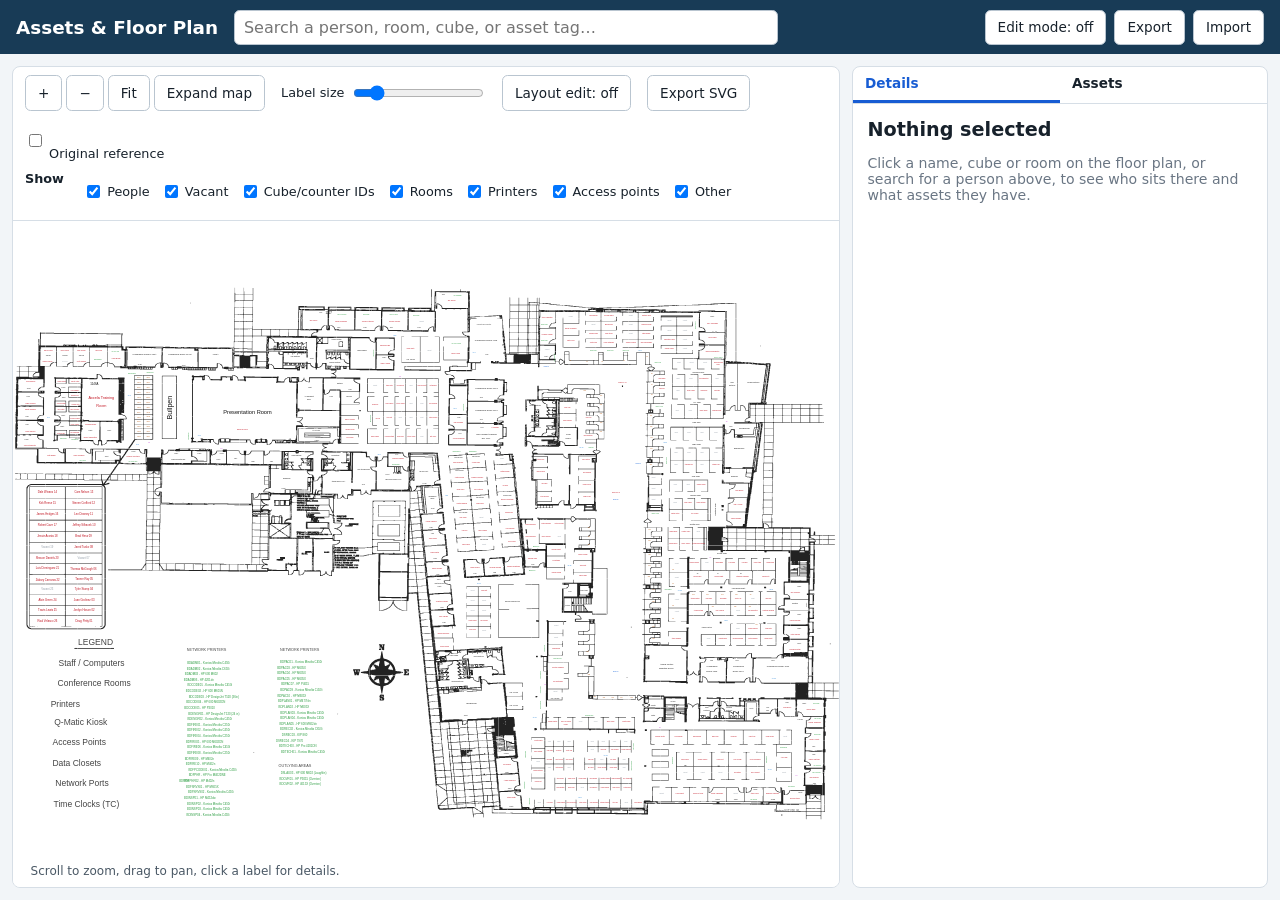
==== commit 5d950611: "Add editable floor plan trace and SVG export Co-authored-by: Copilot <223556219+Copilot@users.norepl" ====
--- a/index.html
+++ b/index.html
@@ -38,10 +38,25 @@
             <button id="zoom-in" type="button" aria-label="Zoom in">+</button>
             <button id="zoom-out" type="button" aria-label="Zoom out">−</button>
             <button id="zoom-fit" type="button">Fit</button>
+            <button id="expand-map" type="button" aria-pressed="false">Expand map</button>
           </div>
           <label class="text-size">Label size
-            <input id="text-scale" type="range" min="1" max="4" step="0.25" value="1.25">
+            <input id="text-scale" type="range" min="0.5" max="2" step="0.1" value="0.7">
           </label>
+          <button id="layout-toggle" type="button" aria-pressed="false">Layout edit: off</button>
+          <button id="export-svg" type="button" title="Export editable traced paths and labels as SVG">Export SVG</button>
+          <label><input id="show-reference" type="checkbox"> Original reference</label>
+          <div id="layout-tools" class="layout-tools" hidden>
+            <label>Tool
+              <select id="layout-tool">
+                <option value="select">Select / move</option>
+                <option value="wall">Draw wall</option>
+                <option value="rectangle">Draw cubicle / room</option>
+              </select>
+            </label>
+            <button id="delete-shape" type="button" disabled>Delete selected</button>
+            <button id="undo-layout" type="button" disabled>Undo layout edit</button>
+          </div>
           <fieldset class="layers">
             <legend>Show</legend>
             <label><input type="checkbox" data-layer="people" checked> People</label>
@@ -60,11 +75,13 @@
         <div class="map-wrap">
           <svg id="map" xmlns="http://www.w3.org/2000/svg" viewBox="0 0 1224 792" role="img"
             aria-label="Floor plan. Click a name, cube, or room for details.">
-            <image id="map-bg" href="data/floorplan.svg" x="0" y="0" width="1224" height="792"/>
+            <image id="map-bg" href="data/floorplan.svg" x="0" y="0" width="1224" height="792" hidden/>
+            <g id="map-geometry"></g>
             <g id="map-items"></g>
+            <path id="drawing-preview" hidden></path>
             <circle id="ring" class="ring" r="10" hidden></circle>
           </svg>
-          <p class="map-hint">Scroll to zoom, drag to pan, click a label for details.<span class="edit-only"> Drag labels to move them.</span></p>
+          <p class="map-hint">Scroll to zoom, drag to pan, click a label for details.<span class="edit-only"> Drag labels to move them.</span><span id="layout-hint" hidden> Layout editing: select and drag a traced fragment, or choose a drawing tool.</span></p>
         </div>
       </section>
 
--- a/styles.css
+++ b/styles.css
@@ -5,7 +5,7 @@
   background: #f2f5f8;
   --accent: #175cd3;
   --border: #d6dee6;
-  --text-scale: 1.25;
+  --text-scale: 0.7;
 }
 
 * { box-sizing: border-box; }
@@ -75,7 +75,7 @@
 .search-results li[aria-selected="true"], .search-results li:hover { background: #e7f0fd; }
 .search-results small { display: block; color: #5b6875; }
 .actions { display: flex; gap: 0.5rem; margin-left: auto; }
-#edit-toggle[aria-pressed="true"] { background: #fff3bf; border-color: #e0b400; font-weight: 700; }
+#edit-toggle[aria-pressed="true"], #layout-toggle[aria-pressed="true"] { background: #fff3bf; border-color: #e0b400; font-weight: 700; }
 
 .status {
   margin: 0;
@@ -94,6 +94,8 @@
   flex: 1;
   min-height: 0;
 }
+.workspace.expanded { grid-template-columns: minmax(0, 1fr); }
+.workspace.expanded .sidebar { display: none; }
 .map-panel, .sidebar {
   display: flex;
   flex-direction: column;
@@ -121,10 +123,19 @@
 .layers legend { float: left; margin-right: 0.5rem; padding: 0; font-weight: 700; }
 .layers label { display: inline-flex; align-items: center; gap: 0.25rem; }
 .add-item { display: flex; gap: 0.3rem; }
+.layout-tools { display: flex; align-items: center; gap: 0.4rem; }
+.layout-tools label { display: flex; align-items: center; gap: 0.4rem; }
 
 .map-wrap { position: relative; flex: 1; min-height: 0; background: #fff; }
 #map { width: 100%; height: 100%; display: block; touch-action: none; cursor: grab; user-select: none; }
 #map:active { cursor: grabbing; }
+#map-bg { opacity: 0.45; pointer-events: none; }
+#map-geometry { pointer-events: none; }
+.layout-edit #map-geometry { pointer-events: all; }
+.layout-edit #map-items { pointer-events: none; }
+.layout-edit .geometry-shape { cursor: move; }
+.layout-edit .geometry-shape:hover, .geometry-shape.selected { fill: #d32f2f; stroke: #d32f2f; }
+#drawing-preview { fill: none; stroke: #d32f2f; stroke-width: 1; pointer-events: none; }
 .map-hint {
   position: absolute;
   left: 0.6rem;
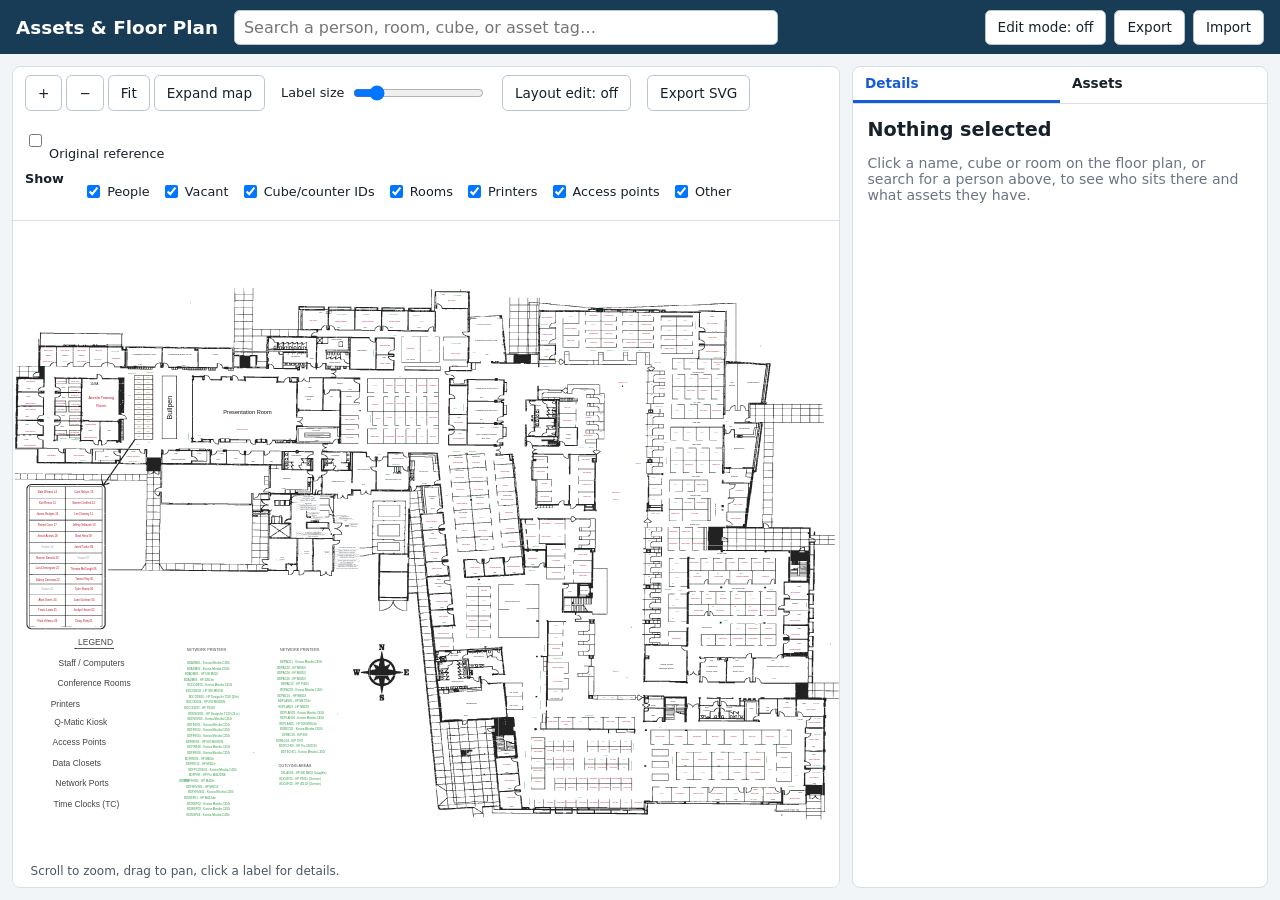
==== commit 66066af9: "Restore floor plan notes and link bullpen seats Co-authored-by: Copilot <223556219+Copilot@users.nor" ====
--- a/index.html
+++ b/index.html
@@ -77,6 +77,7 @@
             aria-label="Floor plan. Click a name, cube, or room for details.">
             <image id="map-bg" href="data/floorplan.svg" x="0" y="0" width="1224" height="792" hidden/>
             <g id="map-geometry"></g>
+            <g id="note-masks" aria-hidden="true"></g>
             <g id="map-items"></g>
             <path id="drawing-preview" hidden></path>
             <circle id="ring" class="ring" r="10" hidden></circle>
--- a/styles.css
+++ b/styles.css
@@ -131,6 +131,7 @@
 #map:active { cursor: grabbing; }
 #map-bg { opacity: 0.45; pointer-events: none; }
 #map-geometry { pointer-events: none; }
+#note-masks { fill: #fff; pointer-events: none; }
 .layout-edit #map-geometry { pointer-events: all; }
 .layout-edit #map-items { pointer-events: none; }
 .layout-edit .geometry-shape { cursor: move; }
@@ -165,6 +166,7 @@
 .k-vacant text { fill: #9aa3ad; }
 .k-seat text { fill: #b45309; }
 .k-room text { fill: #111; }
+.k-note text { fill: #46505a; }
 .k-printer text { fill: #2f9e44; }
 .k-ap text { fill: #1c7ed6; }
 .k-kiosk text { fill: #0b5ed7; }
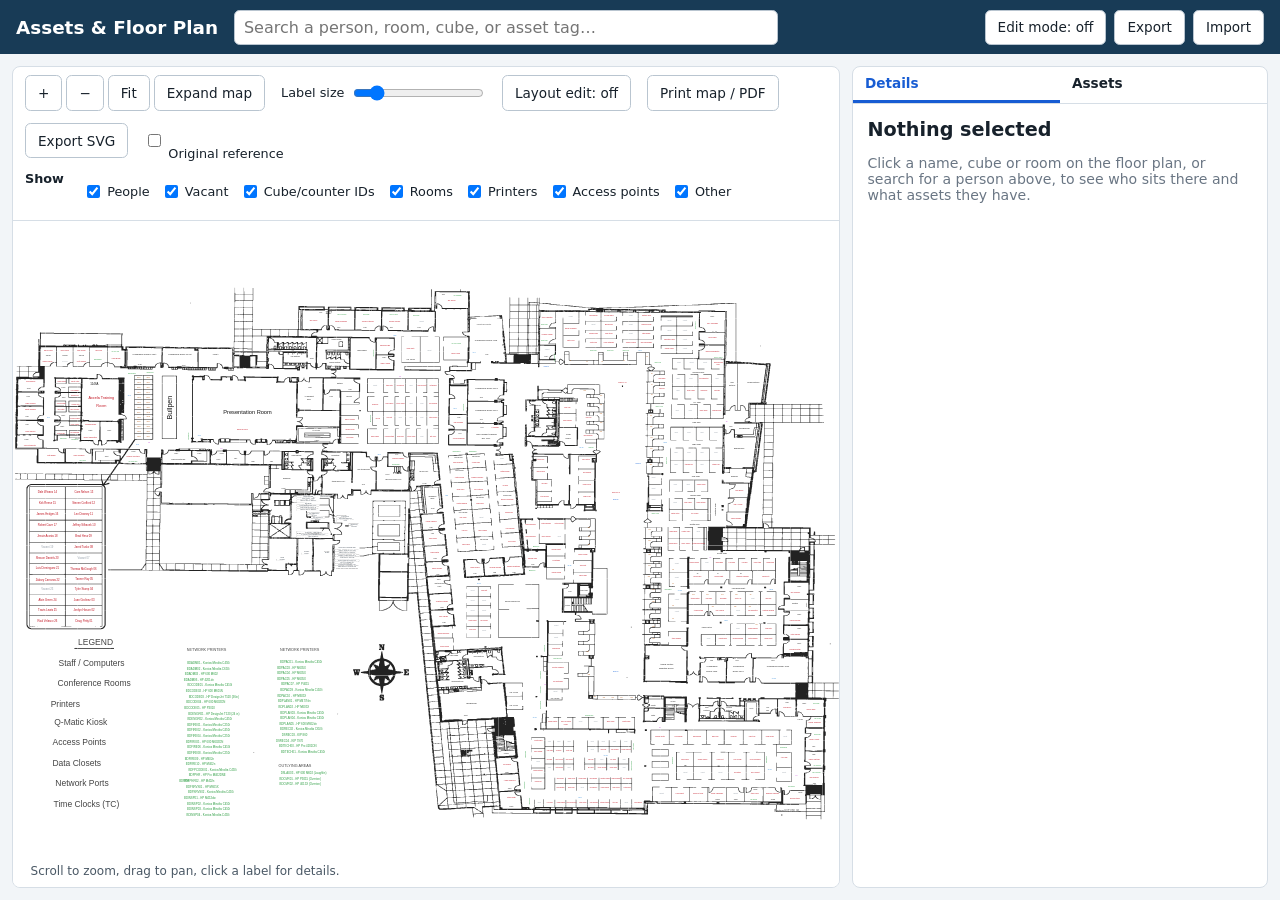
==== commit ba6abf77: "Add printable map and asset reports Co-authored-by: Copilot <223556219+Copilot@users.noreply.github." ====
--- a/index.html
+++ b/index.html
@@ -44,6 +44,7 @@
             <input id="text-scale" type="range" min="0.5" max="2" step="0.1" value="0.7">
           </label>
           <button id="layout-toggle" type="button" aria-pressed="false">Layout edit: off</button>
+          <button id="print-map" type="button" disabled>Print map / PDF</button>
           <button id="export-svg" type="button" title="Export editable traced paths and labels as SVG">Export SVG</button>
           <label><input id="show-reference" type="checkbox"> Original reference</label>
           <div id="layout-tools" class="layout-tools" hidden>
@@ -112,6 +113,10 @@
             </span>
             <button id="export-csv" type="button">Export CSV</button>
           </div>
+          <div class="report-actions">
+            <button id="report-assigned" type="button" disabled>Assigned asset report</button>
+            <button id="report-unassigned" type="button" disabled>Unassigned / storage report</button>
+          </div>
           <div class="table-wrap">
             <table>
               <thead>
--- a/styles.css
+++ b/styles.css
@@ -237,6 +237,7 @@
 .asset-filters { display: grid; gap: 0.4rem; }
 .asset-bar { display: flex; align-items: center; gap: 0.5rem; font-size: 0.82rem; color: #4a5865; }
 .asset-bar span:first-child { flex: 1; }
+.report-actions { display: flex; flex-wrap: wrap; gap: 0.4rem; }
 .table-wrap { flex: 1; min-height: 12rem; overflow: auto; border: 1px solid var(--border); border-radius: 0.35rem; }
 table { width: 100%; border-collapse: collapse; font-size: 0.82rem; }
 th { position: sticky; top: 0; z-index: 1; background: #f5f7f9; text-align: left; }
@@ -257,3 +258,22 @@
   .map-panel { height: 70vh; }
   .sidebar { height: 80vh; }
 }
+
+#print-root { display: none; }
+
+@media print {
+  body { display: block; height: auto; min-width: 0; background: #fff; }
+  body > :not(#print-root) { display: none !important; }
+  #print-root { display: block; }
+  .print-map { width: 100%; height: 100%; }
+  .print-map svg { display: block; width: 100%; height: auto; max-height: 180mm; }
+  .report { font-size: 10pt; color: #000; }
+  .report h1 { margin: 0 0 0.3em; font-size: 18pt; }
+  .report p { margin: 0.3em 0; }
+  .report h2 { margin: 1em 0 0.3em; font-size: 12pt; break-after: avoid; }
+  .report-table { width: 100%; border-collapse: collapse; font-size: 10pt; }
+  .report-table th, .report-table td { position: static; border: 1px solid #999; padding: 3pt 5pt; text-align: left; }
+  .report-table th { background: #eee; color: #000; }
+  .report-table thead { display: table-header-group; }
+  .report-table tr { break-inside: avoid; }
+}
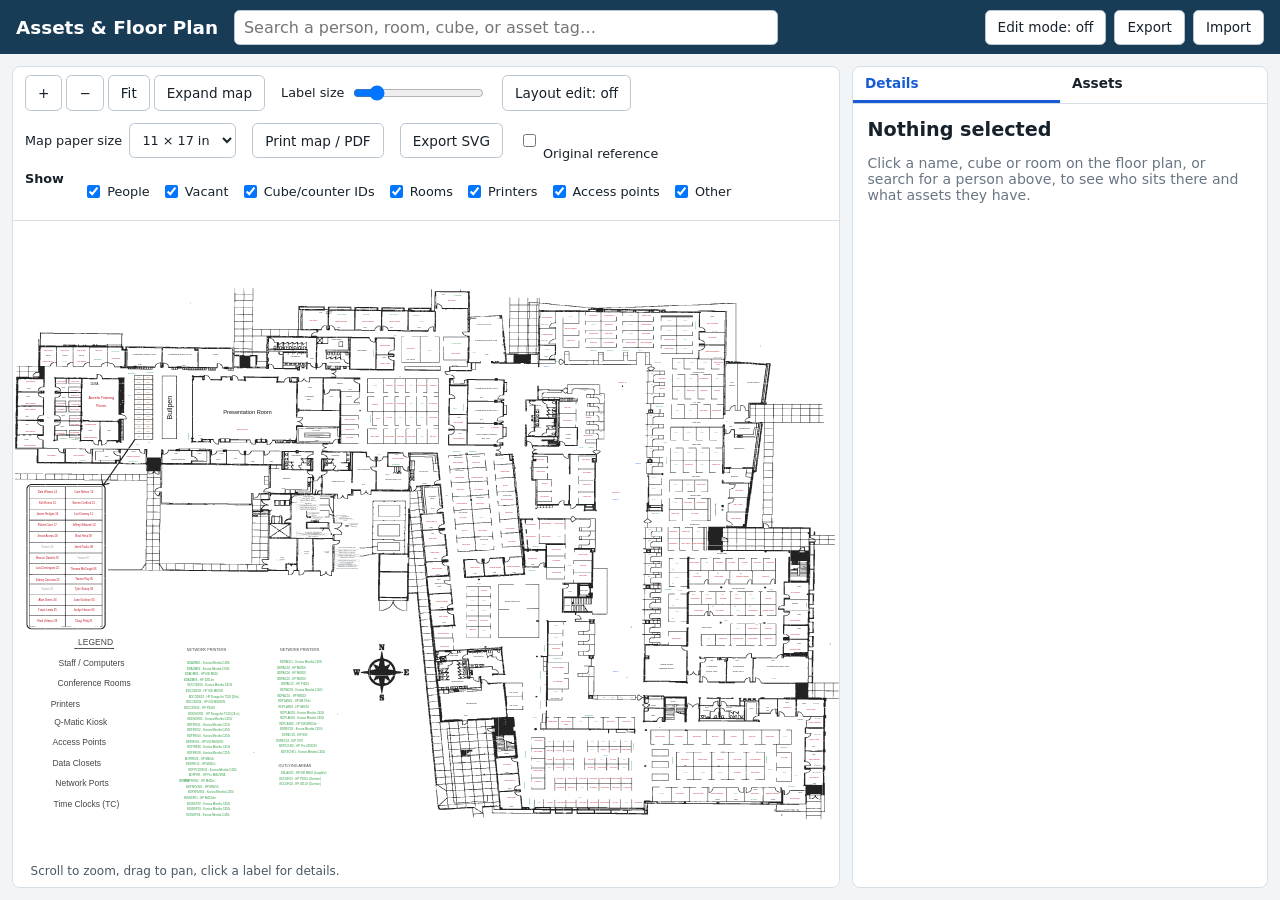
==== commit cb40d8c4: "Support large-format map printing Co-authored-by: Copilot <223556219+Copilot@users.noreply.github.co" ====
--- a/index.html
+++ b/index.html
@@ -44,6 +44,13 @@
             <input id="text-scale" type="range" min="0.5" max="2" step="0.1" value="0.7">
           </label>
           <button id="layout-toggle" type="button" aria-pressed="false">Layout edit: off</button>
+          <label class="paper-size">Map paper size
+            <select id="map-paper-size">
+              <option value="17x11">11 × 17 in</option>
+              <option value="24x18">18 × 24 in</option>
+              <option value="36x24">24 × 36 in</option>
+            </select>
+          </label>
           <button id="print-map" type="button" disabled>Print map / PDF</button>
           <button id="export-svg" type="button" title="Export editable traced paths and labels as SVG">Export SVG</button>
           <label><input id="show-reference" type="checkbox"> Original reference</label>
--- a/styles.css
+++ b/styles.css
@@ -119,6 +119,7 @@
 .zoom { display: flex; gap: 0.25rem; }
 .text-size { display: flex; align-items: center; gap: 0.4rem; }
 .text-size input { min-height: 0; padding: 0; }
+.paper-size { display: flex; align-items: center; gap: 0.4rem; }
 .layers { display: flex; flex-wrap: wrap; gap: 0.2rem 0.7rem; margin: 0; padding: 0; border: 0; }
 .layers legend { float: left; margin-right: 0.5rem; padding: 0; font-weight: 700; }
 .layers label { display: inline-flex; align-items: center; gap: 0.25rem; }
@@ -266,7 +267,7 @@
   body > :not(#print-root) { display: none !important; }
   #print-root { display: block; }
   .print-map { width: 100%; height: 100%; }
-  .print-map svg { display: block; width: 100%; height: auto; max-height: 180mm; }
+  .print-map svg { display: block; }
   .report { font-size: 10pt; color: #000; }
   .report h1 { margin: 0 0 0.3em; font-size: 18pt; }
   .report p { margin: 0.3em 0; }
